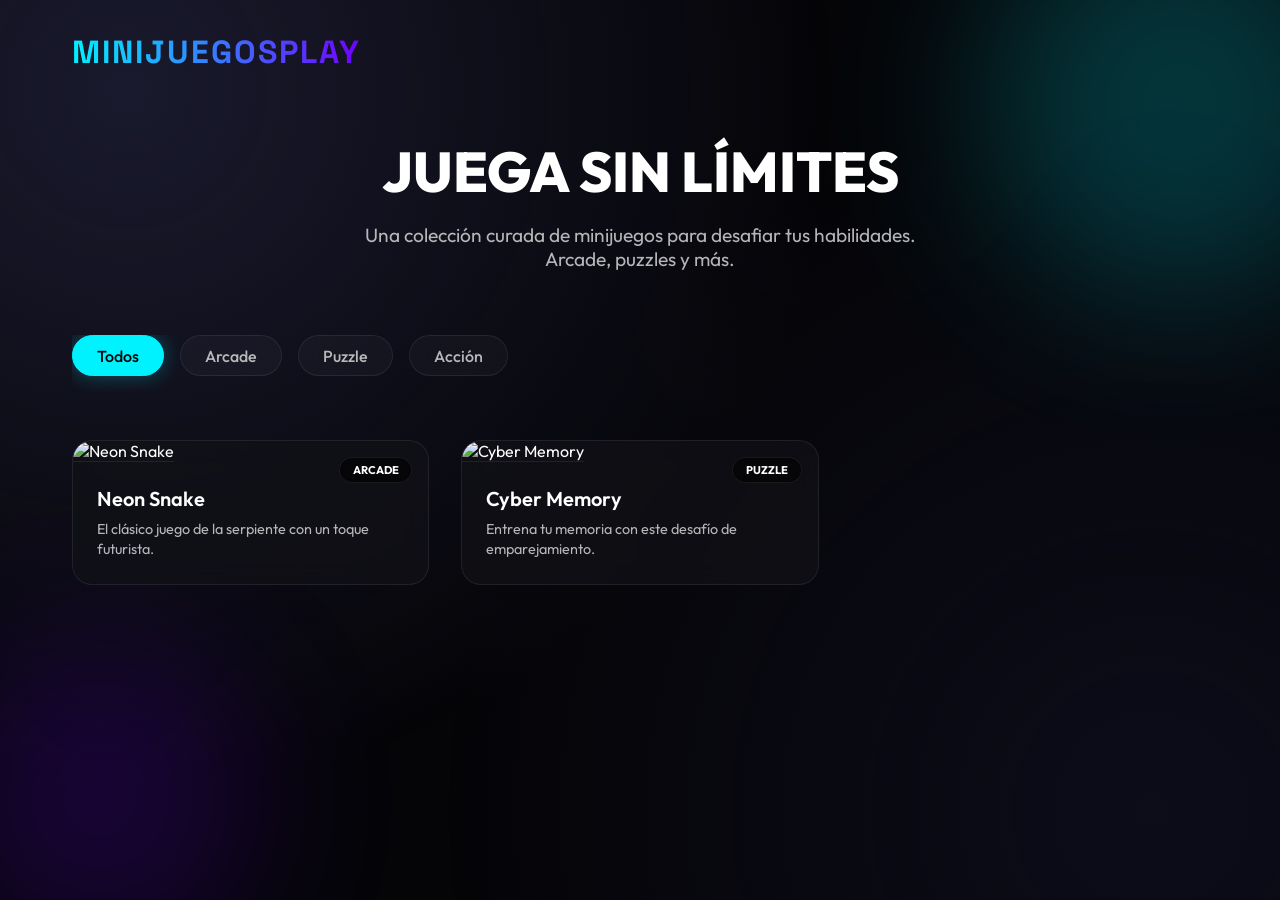
==== site/index.html @ 6b51f5cd "Initial commit: MinijuegosPlay portal with cyberpunk aesthetic" ====
<!DOCTYPE html>
<html lang="es">
<head>
    <meta charset="UTF-8">
    <meta name="viewport" content="width=device-width, initial-scale=1.0">
    <title>MinijuegosPlay | Tu Portal de Juegos</title>
    <meta name="description" content="Descubre y juega a los mejores minijuegos arcade, puzzle y acción en MinijuegosPlay.">
    <link rel="stylesheet" href="css/style.css">
</head>
<body>
    <div class="bg-blobs">
        <div class="blob blob-1"></div>
        <div class="blob blob-2"></div>
    </div>

    <div class="container">
        <header>
            <div class="logo" id="mainLogo">MinijuegosPlay</div>
        </header>

        <section class="hero" style="margin-bottom: 4rem; text-align: center; padding-top: 2rem;">
            <h1 style="font-size: 3.5rem; margin-bottom: 1rem; font-weight: 800;">JUEGA SIN LÍMITES</h1>
            <p style="font-size: 1.2rem; color: var(--text-secondary); max-width: 600px; margin: 0 auto;">
                Una colección curada de minijuegos para desafiar tus habilidades. Arcade, puzzles y más.
            </p>
        </section>

        <nav class="categories" id="categoriesContainer">
            <!-- Dynamic Categories -->
        </nav>

        <main class="games-grid" id="gamesGrid">
            <!-- Dynamic Games -->
        </main>
    </div>

    <div class="modal" id="gameModal">
        <div class="modal-content">
            <span class="close-modal" id="closeModal">&times;</span>
            <iframe id="gameIframe" src="" frameborder="0" allowfullscreen></iframe>
        </div>
    </div>

    <script src="js/main.js"></script>
</body>
</html>
---- site/css/style.css ----
@import url('https://fonts.googleapis.com/css2?family=Outfit:wght@300;400;600;800&family=Space+Grotesk:wght@300;500;700&display=swap');

:root {
    /* Color Palette */
    --bg-main: #050508;
    --bg-card: rgba(18, 18, 24, 0.7);
    --accent-primary: #00f2ff;   /* Cyan Neon */
    --accent-secondary: #7000ff; /* Purple Neon */
    --accent-tertiary: #ff007a;  /* Pink Neon */
    --text-primary: #ffffff;
    --text-secondary: rgba(255, 255, 255, 0.7);
    
    /* Glassmorphism */
    --glass-bg: rgba(255, 255, 255, 0.03);
    --glass-border: rgba(255, 255, 255, 0.08);
    --glass-blur: blur(12px);
    
    /* Shadows & Glows */
    --glow-primary: 0 0 20px rgba(0, 242, 255, 0.3);
    --glow-secondary: 0 0 20px rgba(112, 0, 255, 0.3);
}

* {
    margin: 0;
    padding: 0;
    box-sizing: border-box;
}

body {
    background-color: var(--bg-main);
    color: var(--text-primary);
    font-family: 'Outfit', sans-serif;
    overflow-x: hidden;
    min-height: 100vh;
}

/* Abstract Background Shapes */
.bg-blobs {
    position: fixed;
    top: 0;
    left: 0;
    width: 100%;
    height: 100%;
    z-index: -1;
    overflow: hidden;
    background: radial-gradient(circle at 10% 10%, #1a1a2e 0%, transparent 50%),
                radial-gradient(circle at 90% 90%, #0d0d1a 0%, transparent 50%);
}

.blob {
    position: absolute;
    border-radius: 50%;
    filter: blur(80px);
    opacity: 0.2;
    animation: move 20s infinite alternate;
}

.blob-1 {
    width: 400px;
    height: 400px;
    background: var(--accent-primary);
    top: -100px;
    right: -100px;
}

.blob-2 {
    width: 300px;
    height: 300px;
    background: var(--accent-secondary);
    bottom: -50px;
    left: -50px;
    animation-delay: -5s;
}

@keyframes move {
    from { transform: translate(0, 0) scale(1); }
    to { transform: translate(50px, 50px) scale(1.1); }
}

/* Layout */
.container {
    max-width: 1200px;
    margin: 0 auto;
    padding: 0 2rem;
}

/* Header & Nav */
header {
    padding: 2rem 0;
    display: flex;
    justify-content: space-between;
    align-items: center;
}

.logo {
    font-family: 'Space Grotesk', sans-serif;
    font-size: 2rem;
    font-weight: 700;
    text-transform: uppercase;
    letter-spacing: 2px;
    background: linear-gradient(to right, var(--accent-primary), var(--accent-secondary));
    -webkit-background-clip: text;
    -webkit-text-fill-color: transparent;
    cursor: pointer;
}

/* Categories Section */
.categories {
    display: flex;
    gap: 1rem;
    margin-bottom: 3rem;
    overflow-x: auto;
    padding-bottom: 1rem;
    scrollbar-width: none;
}

.categories::-webkit-scrollbar { display: none; }

.category-chip {
    padding: 0.6rem 1.5rem;
    border-radius: 50px;
    background: var(--glass-bg);
    border: 1px solid var(--glass-border);
    backdrop-filter: var(--glass-blur);
    color: var(--text-secondary);
    cursor: pointer;
    transition: all 0.3s ease;
    white-space: nowrap;
    font-weight: 500;
}

.category-chip.active {
    background: var(--accent-primary);
    color: var(--bg-main);
    border-color: var(--accent-primary);
    box-shadow: var(--glow-primary);
}

.category-chip:hover:not(.active) {
    border-color: var(--accent-primary);
    color: var(--text-primary);
}

/* Games Grid */
.games-grid {
    display: grid;
    grid-template-columns: repeat(auto-fill, minmax(280px, 1fr));
    gap: 2rem;
    padding-bottom: 5rem;
}

/* Game Card */
.game-card {
    background: var(--bg-card);
    border-radius: 20px;
    overflow: hidden;
    border: 1px solid var(--glass-border);
    transition: all 0.4s cubic-bezier(0.175, 0.885, 0.32, 1.275);
    cursor: pointer;
    position: relative;
    backdrop-filter: var(--glass-blur);
}

.game-card:hover {
    transform: translateY(-10px) scale(1.02);
    border-color: var(--accent-primary);
    box-shadow: 0 10px 30px rgba(0, 0, 0, 0.5), var(--glow-primary);
}

.game-thumbnail {
    width: 100%;
    height: 180px;
    object-fit: cover;
    border-bottom: 1px solid var(--glass-border);
}

.game-info {
    padding: 1.5rem;
}

.game-title {
    font-size: 1.25rem;
    font-weight: 600;
    margin-bottom: 0.5rem;
}

.game-desc {
    font-size: 0.9rem;
    color: var(--text-secondary);
    line-height: 1.4;
}

.game-badge {
    position: absolute;
    top: 1rem;
    right: 1rem;
    padding: 0.3rem 0.8rem;
    background: rgba(0, 0, 0, 0.6);
    backdrop-filter: blur(4px);
    border-radius: 20px;
    font-size: 0.7rem;
    text-transform: uppercase;
    font-weight: 700;
    border: 1px solid var(--glass-border);
}

/* Modal / Player */
.modal {
    position: fixed;
    top: 0;
    left: 0;
    width: 100%;
    height: 100%;
    background: rgba(0, 0, 0, 0.95);
    z-index: 1000;
    display: none;
    flex-direction: column;
    align-items: center;
    justify-content: center;
    backdrop-filter: blur(10px);
}

.modal.active {
    display: flex;
}

.modal-content {
    width: 90%;
    max-width: 1000px;
    height: 80%;
    position: relative;
    background: #000;
    border-radius: 15px;
    border: 1px solid var(--accent-primary);
    box-shadow: var(--glow-primary);
}

iframe {
    width: 100%;
    height: 100%;
    border: none;
    border-radius: 15px;
}

.close-modal {
    position: absolute;
    top: -40px;
    right: 0;
    color: white;
    font-size: 2rem;
    cursor: pointer;
}

/* Responsive */
@media (max-width: 768px) {
    header { padding: 1.5rem 0; }
    .logo { font-size: 1.5rem; }
    .container { padding: 0 1rem; }
}
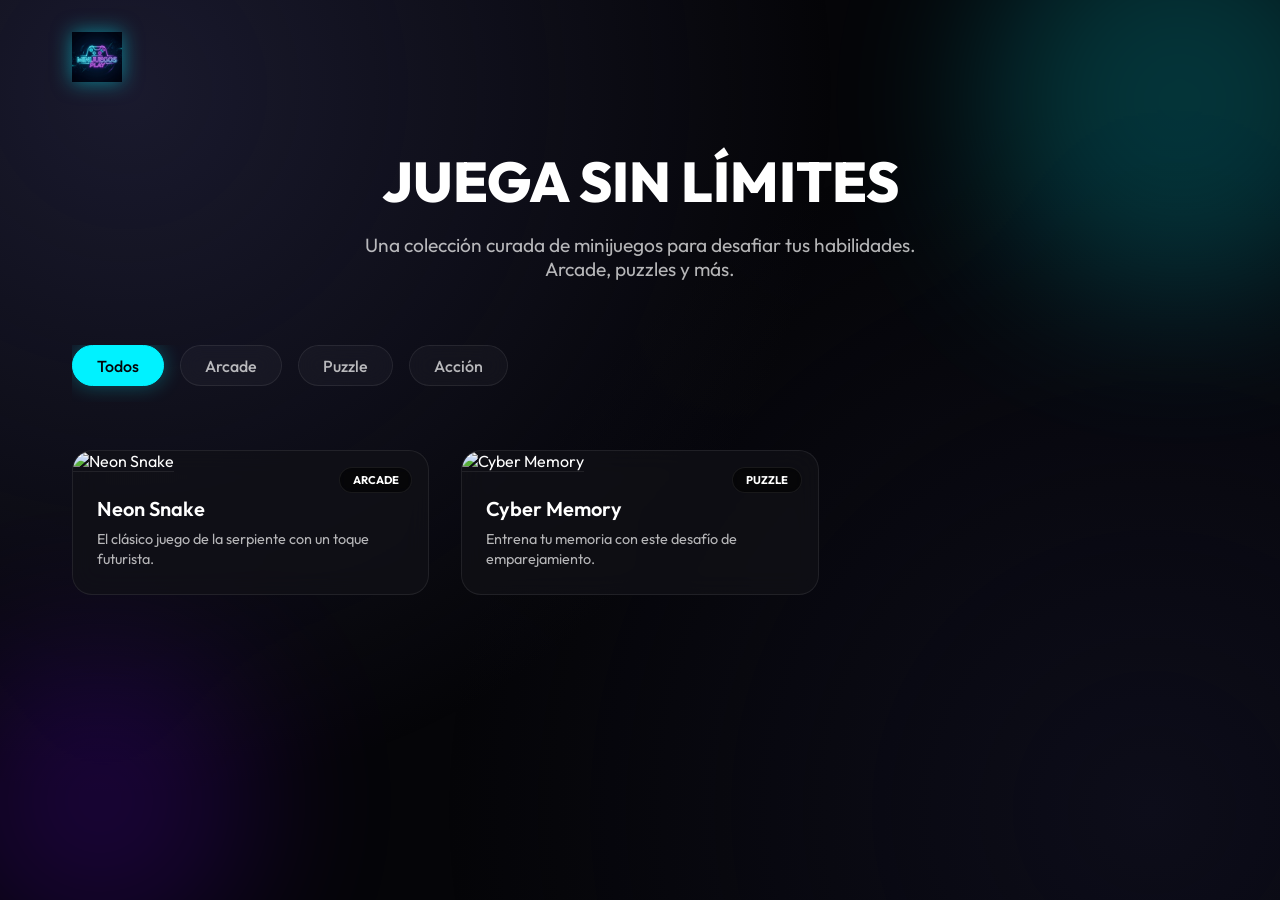
==== commit 7c3fb2ab: "Add assets folder and new neon logo" ====
--- a/site/index.html
+++ b/site/index.html
@@ -15,7 +15,9 @@
 
     <div class="container">
         <header>
-            <div class="logo" id="mainLogo">MinijuegosPlay</div>
+            <div class="logo" id="mainLogo">
+                <img src="assets/logo.png" alt="MinijuegosPlay" style="height: 50px;">
+            </div>
         </header>
 
         <section class="hero" style="margin-bottom: 4rem; text-align: center; padding-top: 2rem;">
--- a/site/css/style.css
+++ b/site/css/style.css
@@ -93,15 +93,18 @@
 }
 
 .logo {
-    font-family: 'Space Grotesk', sans-serif;
-    font-size: 2rem;
-    font-weight: 700;
-    text-transform: uppercase;
-    letter-spacing: 2px;
-    background: linear-gradient(to right, var(--accent-primary), var(--accent-secondary));
-    -webkit-background-clip: text;
-    -webkit-text-fill-color: transparent;
-    cursor: pointer;
+    cursor: pointer;
+    display: flex;
+    align-items: center;
+}
+
+.logo img {
+    filter: drop-shadow(0 0 10px rgba(0, 242, 255, 0.5));
+    transition: transform 0.3s ease;
+}
+
+.logo:hover img {
+    transform: scale(1.05);
 }
 
 /* Categories Section */
